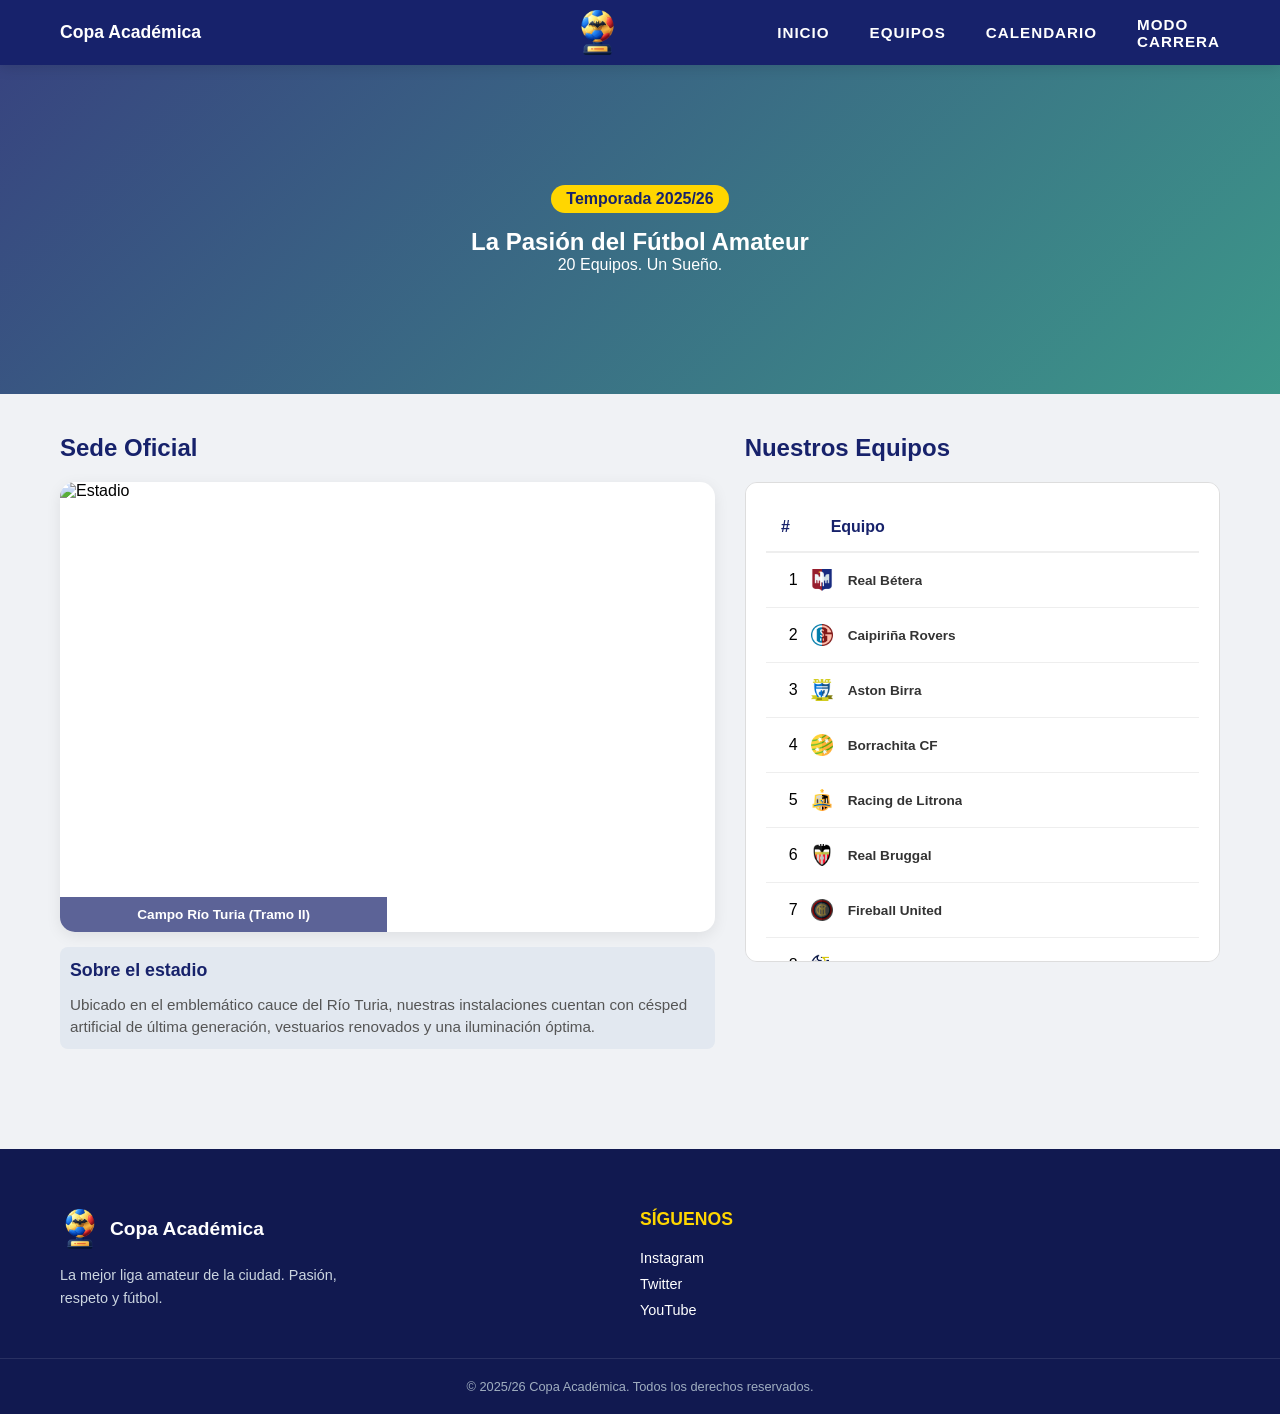
==== index.html @ b0644df0 "Add files via upload" ====
<!DOCTYPE html>
<html lang="es">
<head>
    <meta charset="UTF-8">
    <meta name="viewport" content="width=device-width, initial-scale=1.0">
    <title>Copa Académica | Fútbol Amateur</title>
    <link rel="stylesheet" href="CSS/styles.css">
    <style>
        .tabla-container {
            max-height: 480px; 
            overflow-y: auto;
            border: 1px solid #ddd;
            border-radius: 12px;
            background: white;
            position: relative;
        }

        /* Cabecera corregida: fondo blanco sólido y z-index */
        .tabla-header {
            position: sticky;
            top: 0;
            background-color: #ffffff !important;
            z-index: 10;
            border-bottom: 2px solid #eee;
            display: grid;
            grid-template-columns: 50px 1fr; /* Espacio generoso para el nombre */
            padding: 15px;
            font-weight: bold;
            color: #17226B;
        }

        .equipo {
            display: grid;
            grid-template-columns: 50px 1fr;
            padding: 12px 15px;
            align-items: center;
            border-bottom: 1px solid #f0f0f0;
            background: white;
        }

        .equipo-info {
            display: flex;
            align-items: center;
            gap: 15px;
            overflow: visible; /* Permite que el nombre se vea entero */
        }

        .img-escudo {
            width: 30px;
            height: 30px;
            object-fit: contain;
            flex-shrink: 0;
        }

        .nombre {
            font-weight: 600;
            color: #333;
            white-space: nowrap; /* Evita que el nombre salte de línea */
        }
    </style>
</head>
<body>

<header class="header">
    <div class="container header-flex">
        <div class="header-left"><span>Copa Académica</span></div>
        <div class="header-center">
            <div class="logo-container"><img src="Assets/trofeo-1.png" alt="Logo"></div>
        </div>
        <nav class="nav-container">
            <a href="index.html">Inicio</a>
            <a href="equipos.html">Equipos</a>
            <a href="calendario.html">Calendario</a>
            <a href="carrera.html">Modo Carrera</a>
        </nav>
    </div>
</header>

<section class="rectangulo">
    <div class="rectangulo-content">
        <span class="tag-temporada">Temporada 2025/26</span>
        <h1>La Pasión del Fútbol Amateur</h1>
        <p>20 Equipos. Un Sueño.</p>
    </div>
</section>

<main class="container main-layout">
    <section class="estadio-section">
        <h2 class="titulo-seccion">Sede Oficial</h2>
        <div class="estadio-card">
            <div class="estadio-col">
                <img src="https://www.fdmvalencia.es/wp-content/uploads/2013/04/Riu-Turia-Tram-II.jpg" alt="Estadio">
                <div class="img-text">Campo Río Turia (Tramo II)</div>
            </div>
            <div class="estadio-col">
                <div class="map-wrapper">
                    <iframe src="https://www.google.com/maps/embed?pb=!1m16!1m12!1m3!1d2047.106224497153!2d-0.3960605777570643!3d39.4765157614528!2m3!1f0!2f0!3f0!3m2!1i1024!2i768!4f13.1!2m1!1scampo%20de%20futbol%207%20valencia%20rio%20turia!5e1!3m2!1ses!2ses!4v1768562646197!5m2!1ses!2ses"></iframe>             
                </div>
            </div>
        </div>
        <div class="estadio-desc-footer">
            <h3 style="color: #17226B; margin-bottom: 10px;">Sobre el estadio</h3>
            <p>Ubicado en el emblemático cauce del Río Turia, nuestras instalaciones cuentan con césped artificial de última generación, vestuarios renovados y una iluminación óptima.</p>
        </div>
    </section>

    <aside class="clasificacion-section">
        <h2 class="titulo-seccion">Nuestros Equipos</h2>
        <div class="tabla-container">
            <div class="tabla-header">
                <span>#</span><span>Equipo</span>
            </div>
            <ul class="lista-equipos" id="lista-equipos-index">
                </ul>
        </div>
    </aside>
</main>

<footer class="footer">
    <div class="container footer-content">
        <div class="footer-section">
            <div class="logo-container" style="display:flex; align-items:center; gap:10px; margin-bottom:15px;">
                <img src="Assets/trofeo-1.png" alt="Logo">
                <span style="font-weight:bold; font-size:1.2rem;">Copa Académica</span>
            </div>
            <p>La mejor liga amateur de la ciudad. Pasión, respeto y fútbol.</p>
        </div>
        <div class="footer-section">
            <h4>Síguenos</h4>
            <div class="social-links">
                <a href="#" class="social-icon">Instagram</a>
                <a href="#" class="social-icon">Twitter</a>
                <a href="#" class="social-icon">YouTube</a>
            </div>
        </div>
    </div>
    <div class="footer-bottom">
        <p>© 2025/26 Copa Académica. Todos los derechos reservados.</p>
    </div>
</footer>

<script>
    const nombresEquipos = ["Real Bétera", "Caipiriña Rovers", "Aston Birra", "Borrachita CF", "Racing de Litrona", "Real Bruggal", "Fireball United", "RedBull Wiskeynsin", "At. Jurdis", "Steua Benimaclet", "Internazionale Erasmus", "Rayo Resacano", "Manchester Piti", "Vodka Juniors", "Bayern de los Caídos", "Atlético de Copas", "Recreativo de Juerga", "Nàstic de Botellón", "Sporting de Gintonic", "Unión Deportiva Resaca"];
    
    const lista = document.getElementById('lista-equipos-index');
    nombresEquipos.forEach((nombre, i) => {
        lista.innerHTML += `
            <li class="equipo">
                <span class="pos">${i + 1}</span>
                <div class="equipo-info">
                    <img src="Assets/equipo-${i + 1}.png" class="img-escudo" onerror="this.src='https://cdn-icons-png.flaticon.com/512/5323/5323982.png'">
                    <span class="nombre">${nombre}</span>
                </div>
            </li>`;
    });
</script>
</body>
</html>
---- CSS/styles.css ----
/* CONFIGURACIÓN BASE */
* {
    margin: 0;
    padding: 0;
    box-sizing: border-box;
    font-family: 'Segoe UI', sans-serif;
}

body {
    background-color: #f0f2f5;
}

.container {
    max-width: 1200px;
    margin: 0 auto;
    padding: 0 20px;
}

/* HEADER FIJO */
/* HEADER REDISEÑADO */
.header {
    background-color: #17226B;
    padding: 10px 0;
    color: white;
    position: sticky;
    top: 0;
    z-index: 1000;
    box-shadow: 0 4px 12px rgba(0,0,0,0.1);
}

.header-flex {
    display: flex;
    justify-content: space-between;
    align-items: center;
}

/* Las tres partes ocupan el mismo espacio */
.header-left, 
.header-center, 
.nav-container {
    flex: 1; 
}

/* Alineación específica para cada bloque */
.header-left {
    display: flex;
    justify-content: flex-start;
    font-weight: bold;
    font-size: 1.1rem;
}

.header-center {
    display: flex;
    justify-content: center;
}

.nav-container {
    display: flex;
    justify-content: flex-end;
    gap: 20px;
}

/* Estilo del logo */
.logo-container img {
    width: 45px;
    height: auto;
    display: block;
}

.nav-container {
    display: flex;
    justify-content: flex-end;
    gap: 40px;
    align-items: center;
}

.nav-container a {
    color: white;
    text-decoration: none;
    font-size: 0.95rem;
    font-weight: 600;
    text-transform: uppercase;
    letter-spacing: 1px;
    transition: all 0.3s ease;
    position: relative;
}

/* Efecto visual al pasar el ratón*/
.nav-container a::after {
    content: '';
    position: absolute;
    width: 0;
    height: 2px;
    bottom: -5px;
    left: 0;
    background-color: #FFD600;
    transition: width 0.3s;
}

.nav-container a:hover::after {
    width: 100%;
}

.nav-container a:hover {
    color: #FFD600;
}

/* IMPORTANTE: Quitar el filtro del footer también */
.footer .logo-container img {
    filter: none;
    width: 40px;
}

/* RECTÁNGULO CON TU FOTO LOCAL BAJO EL DEGRADADO */
.rectangulo {
    position: relative;
    background-image: 
        linear-gradient(135deg, rgba(23, 34, 107, 0.85), rgba(31, 166, 122, 0.85)),
        url('../san-siro.jpg');
    
    background-size: cover;
    background-position: center;
    background-attachment: fixed;
    
    color: white;
    text-align: center;
    padding: 120px 20px;
    margin-bottom: 40px;
}

.tag-temporada {
    display: inline-block;
    background: #FFD600;
    color: #17226B;
    padding: 5px 15px;
    border-radius: 20px;
    font-weight: bold;
    margin-bottom: 15px;
}

/* SECCIÓN PRÓXIMA JORNADA */
.proxima-jornada {
    margin-bottom: 40px;
}

.jornada-header {
    display: flex;
    align-items: center;
    gap: 10px;
    margin-bottom: 20px;
}

.jornada-header h2 {
    color: #17226B;
    font-size: 1.4rem;
}

.vivo-icon {
    color: #ef4444;
    animation: palpitar 1.5s infinite;
}

@keyframes palpitar {
    0% { opacity: 1; }
    50% { opacity: 0.4; }
    100% { opacity: 1; }
}

.partidos-grid {
    display: grid;
    grid-template-columns: repeat(auto-fit, minmax(300px, 1fr));
    gap: 20px;
}

.partido-card {
    background: white;
    padding: 20px;
    border-radius: 12px;
    box-shadow: 0 4px 10px rgba(0,0,0,0.05);
    border-bottom: 4px solid #FFD600;
}

.partido-info {
    display: flex;
    justify-content: space-between;
    font-size: 0.8rem;
    color: #718096;
    margin-bottom: 15px;
    font-weight: bold;
    text-transform: uppercase;
}

.enfrentamiento {
    display: flex;
    align-items: center;
    justify-content: space-between;
}

.equipo-partido {
    display: flex;
    flex-direction: column;
    align-items: center;
    gap: 8px;
    flex: 1;
}

.equipo-partido img {
    width: 40px;
    height: 40px;
    object-fit: contain;
}

.equipo-partido span {
    font-size: 0.9rem;
    font-weight: 600;
    text-align: center;
    color: #2d3748;
}

.vs {
    font-weight: 900;
    color: #cbd5e0;
    font-style: italic;
    padding: 0 10px;
}

/* Ajuste al pasar el ratón */
.partido-card:hover {
    transform: translateY(-5px);
    transition: 0.3s;
}

/* LAYOUT PRINCIPAL */
.main-layout {
    display: flex;
    gap: 30px;
    align-items: flex-start;
    padding-bottom: 50px;
}

.estadio-section { flex: 2; }
.clasificacion-section { flex: 1; }

.titulo-seccion {
    color: #17226B;
    margin-bottom: 20px;
}

/* TARJETAS */
/* CONTENEDOR PRINCIPAL DEL ESTADIO */
.estadio-card {
    background: white;
    border-radius: 15px;
    overflow: hidden;
    box-shadow: 0 4px 15px rgba(0,0,0,0.08);
    display: flex;
    align-items: stretch;
    min-height: 450px;
    margin-bottom: 15px;
}

/* COLUMNAS (Imagen y Mapa) */
.estadio-col {
    flex: 1;
    position: relative;
    display: flex;
}

.estadio-col img {
    width: 100%;
    height: 100%;
    object-fit: cover;
    display: block;
}

.map-wrapper {
    width: 100%;
    height: 100%;
}

.map-wrapper iframe {
    width: 100%;
    height: 100%;
    border: 0;
    display: block;
}

/* TEXTO SOBRE LA IMAGEN */
.img-text {
    position: absolute;
    bottom: 0;
    width: 100%;
    background: rgba(23, 34, 107, 0.7);
    color: white;
    padding: 10px;
    text-align: center;
    font-size: 0.85rem;
    font-weight: bold;
}

/* DESCRIPCIÓN FUERA DE LA CARD */
.estadio-desc-footer {
    font-size: 0.95rem;
    color: #555;
    line-height: 1.5;
    padding: 10px;
    background: #e2e8f0;
    border-radius: 8px;
    margin-top: 10px;
}

/* RESPONSIVO: En móviles se ponen uno encima de otro */
@media (max-width: 850px) {
    .estadio-card {
        flex-direction: column;
        min-height: auto;
    }
    .estadio-col {
        height: 250px;
    }
}

/* TABLA Y LÍDER */
.tabla-container { padding: 20px; }
.tabla-header, .equipo {
    display: grid;
    grid-template-columns: 30px 1fr 40px 40px;
    padding: 12px 0;
    border-bottom: 1px solid #eee;
    align-items: center;
}

.lista-equipos { list-style: none; }
.equipo-info { display: flex; align-items: center; gap: 10px; }
.equipo-info img { width: 22px; }
.pts { font-weight: bold; color: #17226B; text-align: center; }

/* RESALTADO DEL LÍDER */
.equipo.lider {
    background: linear-gradient(90deg, #fff9c4, transparent);
    border-left: 5px solid #FFD600;
    border-radius: 5px;
    transform: scale(1.02);
    box-shadow: 0 4px 10px rgba(0,0,0,0.1);
}
.equipo.lider .pos { color: #d4af37; font-weight: 800; }

/* FOOTER */
/* FOOTER */
.footer {
    background-color: #111950;
    color: white;
    padding: 60px 0 20px 0;
    margin-top: 50px;
}

.footer-content {
    display: grid;
    grid-template-columns: 2fr 1fr 1fr;
    gap: 40px;
    margin-bottom: 40px;
}

.footer-section h4 {
    color: #FFD600;
    margin-bottom: 20px;
    font-size: 1.1rem;
    text-transform: uppercase;
}

.footer-section p {
    font-size: 0.9rem;
    line-height: 1.6;
    color: #cbd5e0;
    max-width: 300px;
}

.footer-section ul {
    list-style: none;
}

.footer-section ul li {
    margin-bottom: 10px;
}

.footer-section ul li a {
    color: white;
    text-decoration: none;
    font-size: 0.9rem;
    transition: color 0.3s;
}

.footer-section ul li a:hover {
    color: #FFD600;
}

.social-links {
    display: flex;
    flex-direction: column;
    gap: 10px;
}

.social-icon {
    color: white;
    text-decoration: none;
    font-size: 0.9rem;
}

.social-icon:hover {
    color: #FFD600;
}

.footer-bottom {
    border-top: 1px solid rgba(255, 255, 255, 0.1);
    padding-top: 20px;
    text-align: center;
    font-size: 0.8rem;
    color: #a0aec0;
}

/* Ajuste para móviles */
@media (max-width: 850px) {
    .footer-content {
        grid-template-columns: 1fr;
        text-align: center;
    }
    .footer-section p {
        margin: 0 auto;
    }
    .social-links {
        align-items: center;
    }
}

/* RESPONSIVO */
@media (max-width: 850px) {
    .main-layout { flex-direction: column; }
    .header-flex { flex-direction: column; gap: 10px; }
}

/* ============================================================
   NUEVOS ESTILOS PARA EQUIPOS.HTML (GRUPOS A Y B)
   ============================================================ */

/* Encabezado de la sección (Título y Botón) */
.seccion-encabezado-flex {
    display: flex;
    justify-content: space-between;
    align-items: center;
    margin-bottom: 30px;
    background: white;
    padding: 20px;
    border-radius: 12px;
    box-shadow: 0 4px 12px rgba(0,0,0,0.05);
}

/* BOTÓN SIMULAR (Corregido y añadido) */
.btn-simular {
    background-color: #17226B !important;
    color: white !important;
    border: 2px solid #FFD600 !important;
    padding: 10px 20px !important;
    border-radius: 8px !important;
    font-weight: bold !important;
    cursor: pointer !important;
    transition: 0.3s !important;
    display: flex !important;
    align-items: center !important;
    gap: 8px !important;
}

.btn-simular:hover {
    background-color: #FFD600 !important;
    color: #17226B !important;
    transform: translateY(-2px);
}

/* Contenedor de los dos grupos */
.grupos-grid {
    display: grid;
    grid-template-columns: repeat(auto-fit, minmax(450px, 1fr));
    gap: 30px;
    margin-top: 20px;
    margin-bottom: 50px;
}

/* Título de cada grupo */
.titulo-grupo {
    background: #17226B;
    color: white;
    text-align: center;
    padding: 12px;
    margin: 0;
    border-radius: 10px 10px 0 0;
    font-size: 1.1rem;
    text-transform: uppercase;
    letter-spacing: 1px;
}

/* Estructura de la tabla (7 columnas: #, Equipo, PJ, G, E, P, Pts) */
.tabla-header-full, 
.lista-equipos .equipo {
    display: grid;
    grid-template-columns: 35px 1fr 35px 35px 35px 35px 45px !important;
    padding: 12px 10px;
    align-items: center;
    border-bottom: 1px solid #eee;
    text-align: center;
    background-color: white;
}

.tabla-header-full {
    font-weight: bold;
    color: #718096;
    background: #f8fafc;
    font-size: 0.75rem;
    text-transform: uppercase;
}

/* Ajustes de la info del equipo */
.equipo-info {
    display: flex;
    align-items: center;
    gap: 8px;
    justify-content: flex-start;
    overflow: hidden;
}

.img-escudo {
    width: 22px;
    height: 22px;
    object-fit: contain;
    flex-shrink: 0;
}

.nombre {
    font-size: 0.85rem;
    font-weight: 600;
    white-space: nowrap;
    overflow: hidden;
    text-overflow: ellipsis;
    text-align: left;
}

/* Puntos destacados */
.pts {
    font-weight: 900;
    color: #17226B;
}

/* Colores de las zonas de clasificación */
.equipo.lider { border-left: 5px solid #FFD600 !important; background-color: #fffde7; }
.equipo.champions { border-left: 5px solid #3b82f6 !important; }
.equipo.ascenso { border-left: 5px solid #1fa67a !important; }
.equipo.descenso { border-left: 5px solid #ef4444 !important; }

/* Leyenda inferior */
.leyenda-container {
    display: flex;
    gap: 20px;
    margin-top: 30px;
    flex-wrap: wrap;
    background: white;
    padding: 20px;
    border-radius: 10px;
    box-shadow: 0 2px 8px rgba(0,0,0,0.05);
}

.leyenda-item { display: flex; align-items: center; gap: 8px; font-size: 0.85rem; font-weight: 500; }
.box { width: 14px; height: 14px; border-radius: 3px; }
.box.lider { background: #FFD600; }
.box.champions { background: #3b82f6; }
.box.ascenso { background: #1fa67a; }
.box.descenso { background: #ef4444; }

/* Responsivo para móviles */
@media (max-width: 550px) {
    .seccion-encabezado-flex {
        flex-direction: column;
        text-align: center;
        gap: 15px;
    }
    .grupos-grid {
        grid-template-columns: 1fr;
    }
    .tabla-header-full, .lista-equipos .equipo {
        font-size: 0.7rem;
        padding: 10px 5px;
        grid-template-columns: 25px 1fr 25px 25px 25px 25px 35px !important;
    }
}

/*----------------------------------------------------CALENDARIO.html------------------------------------*/
.calendario-mensual { background: white; border-radius: 8px; overflow: hidden; box-shadow: 0 4px 6px rgba(0,0,0,0.1); }
.dias-semana { display: grid; grid-template-columns: repeat(7, 1fr); background: #333; color: white; text-align: center; padding: 10px 0; font-weight: bold; }
.grid-dias { display: grid; grid-template-columns: repeat(7, 1fr); border: 1px solid #ddd; }
.dia-celda { min-height: 100px; border: 1px solid #eee; padding: 5px; position: relative; }
.dia-numero { font-weight: bold; color: #777; margin-bottom: 5px; display: block; }
.partido-evento { background: #e3f2fd; border-left: 4px solid #2196f3; font-size: 0.7rem; padding: 2px 4px; margin-bottom: 2px; border-radius: 2px; color: #0d47a1; }
.fuera-mes { background: #f9f9f9; color: #ccc; }

/*-----------------------------------------------------Carrera.html---------------------------------------*/
/* Feed de noticias */
.feed-noticias {
    background: #17226B;
    color: white;
    padding: 15px;
    border-radius: 10px;
    margin-top: 20px;
    max-height: 200px;
    overflow-y: auto;
}

.noticia-item {
    border-left: 3px solid #FFD600;
    padding-left: 10px;
    margin-bottom: 8px;
    font-size: 0.85rem;
}

/* Animación de carga */
.loading {
    opacity: 0.5;
    pointer-events: none;
}
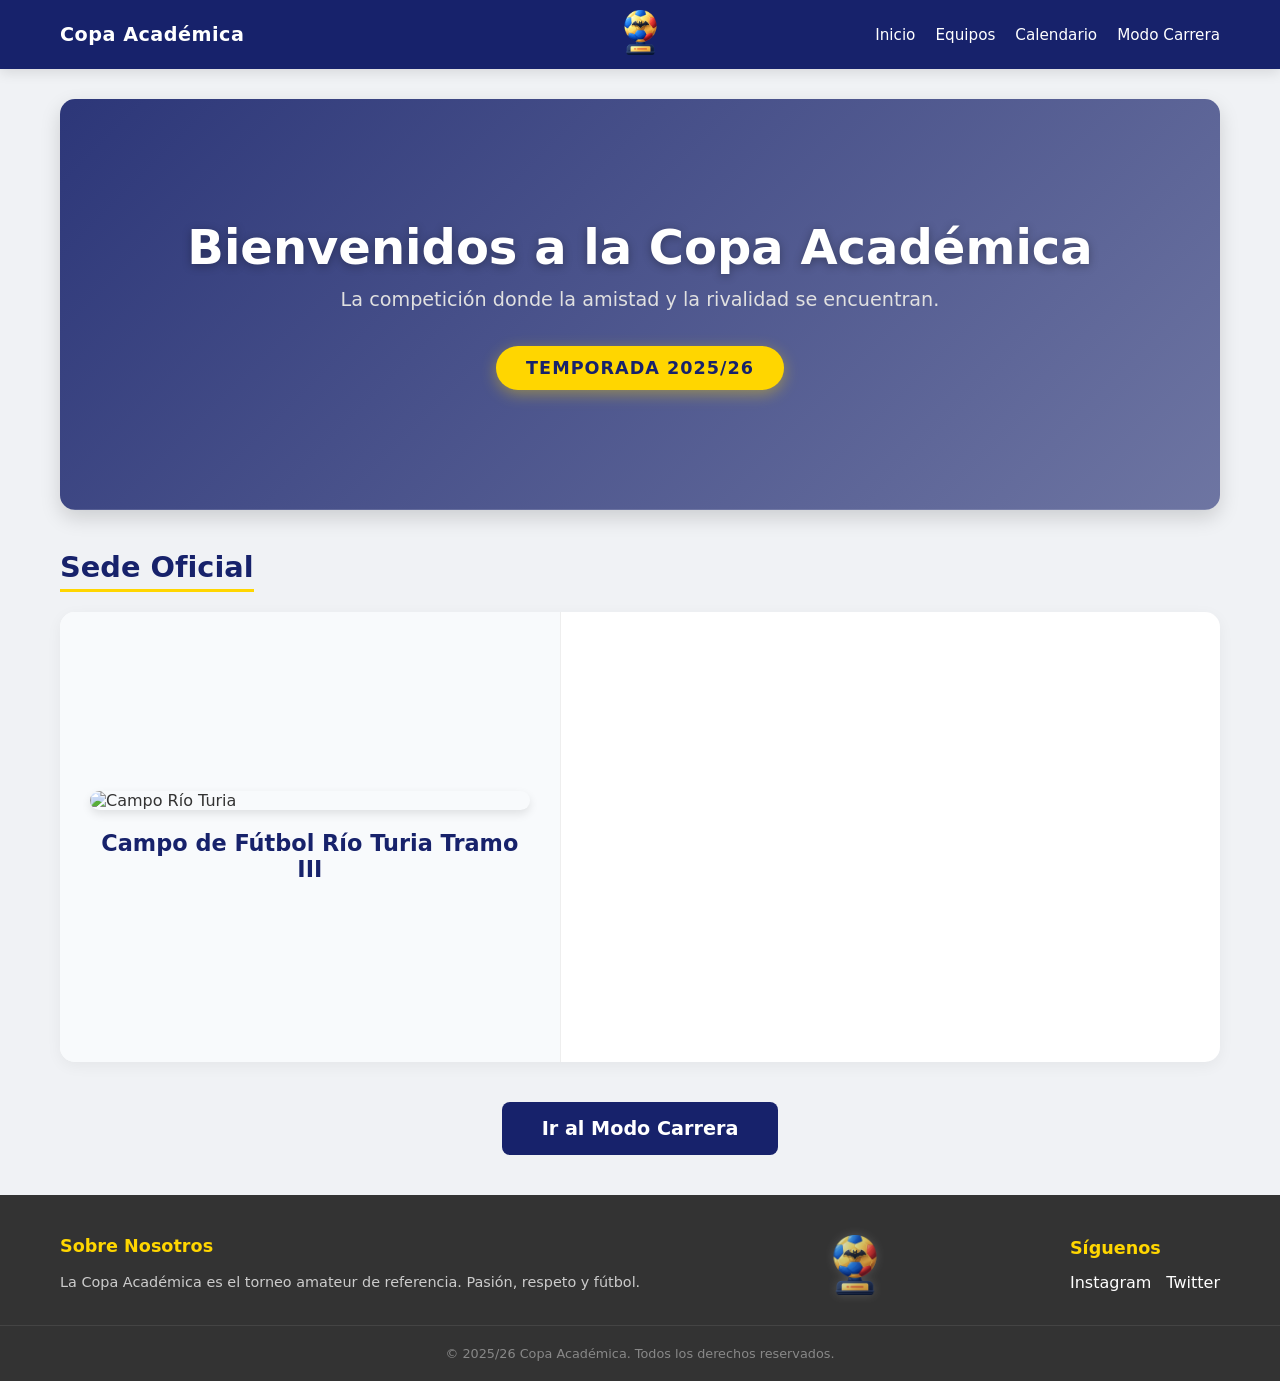
==== commit 9c8d0ae8: "Add files via upload" ====
--- a/index.html
+++ b/index.html
@@ -5,154 +5,67 @@
     <meta name="viewport" content="width=device-width, initial-scale=1.0">
     <title>Copa Académica | Fútbol Amateur</title>
     <link rel="stylesheet" href="CSS/styles.css">
-    <style>
-        .tabla-container {
-            max-height: 480px; 
-            overflow-y: auto;
-            border: 1px solid #ddd;
-            border-radius: 12px;
-            background: white;
-            position: relative;
-        }
-
-        /* Cabecera corregida: fondo blanco sólido y z-index */
-        .tabla-header {
-            position: sticky;
-            top: 0;
-            background-color: #ffffff !important;
-            z-index: 10;
-            border-bottom: 2px solid #eee;
-            display: grid;
-            grid-template-columns: 50px 1fr; /* Espacio generoso para el nombre */
-            padding: 15px;
-            font-weight: bold;
-            color: #17226B;
-        }
-
-        .equipo {
-            display: grid;
-            grid-template-columns: 50px 1fr;
-            padding: 12px 15px;
-            align-items: center;
-            border-bottom: 1px solid #f0f0f0;
-            background: white;
-        }
-
-        .equipo-info {
-            display: flex;
-            align-items: center;
-            gap: 15px;
-            overflow: visible; /* Permite que el nombre se vea entero */
-        }
-
-        .img-escudo {
-            width: 30px;
-            height: 30px;
-            object-fit: contain;
-            flex-shrink: 0;
-        }
-
-        .nombre {
-            font-weight: 600;
-            color: #333;
-            white-space: nowrap; /* Evita que el nombre salte de línea */
-        }
-    </style>
 </head>
 <body>
+    <header class="header">
+        <div class="container header-flex">
+            <div class="header-left"><span>Copa Académica</span></div>
+            <div class="header-center"><div class="logo-container"><img src="Assets/trofeo-1.png" alt="Logo"></div></div>
+            <nav class="nav-container">
+                <a href="index.html">Inicio</a>
+                <a href="equipos.html">Equipos</a>
+                <a href="calendario.html">Calendario</a>
+                <a href="carrera.html">Modo Carrera</a>
+            </nav>
+        </div>
+    </header>
 
-<header class="header">
-    <div class="container header-flex">
-        <div class="header-left"><span>Copa Académica</span></div>
-        <div class="header-center">
-            <div class="logo-container"><img src="Assets/trofeo-1.png" alt="Logo"></div>
+    <main class="container">
+        <section class="hero-banner">
+            <h1>Bienvenidos a la Copa Académica</h1>
+            <p>La competición donde la amistad y la rivalidad se encuentran.</p>
+            <div class="season-badge">Temporada 2025/26</div>
+        </section>
+
+        <h2 class="titulo-seccion">Sede Oficial</h2>
+        <div class="location-container">
+            <div class="location-info">
+                <img src="Assets/campo1.jpg" alt="Campo Río Turia">
+                <p class="location-text">Campo de Fútbol Río Turia Tramo III</p>
+            </div>
+            
+            <div class="location-map">
+                <iframe src="https://www.google.com/maps/embed?pb=!1m18!1m12!1m3!1d4094.252791112948!2d-0.40242038266169566!3d39.47583031686488!2m3!1f0!2f0!3f0!3m2!1i1024!2i768!4f13.1!3m3!1m2!1s0xd604f67c3d02cef%3A0xe80473fc0527e3d7!2sEstadio%20del%20Turia%20-%20Tramo%20III!5e1!3m2!1ses!2ses!4v1769085866926!5m2!1ses!2ses" allowfullscreen="" loading="lazy"></iframe>
+            </div>
         </div>
-        <nav class="nav-container">
-            <a href="index.html">Inicio</a>
-            <a href="equipos.html">Equipos</a>
-            <a href="calendario.html">Calendario</a>
-            <a href="carrera.html">Modo Carrera</a>
-        </nav>
-    </div>
-</header>
 
-<section class="rectangulo">
-    <div class="rectangulo-content">
-        <span class="tag-temporada">Temporada 2025/26</span>
-        <h1>La Pasión del Fútbol Amateur</h1>
-        <p>20 Equipos. Un Sueño.</p>
-    </div>
-</section>
+        <div style="text-align: center; margin: 40px 0;">
+             <a href="carrera.html" class="btn-primary" style="padding: 15px 40px; font-size: 1.2rem;">Ir al Modo Carrera</a>
+        </div>
+    </main>
 
-<main class="container main-layout">
-    <section class="estadio-section">
-        <h2 class="titulo-seccion">Sede Oficial</h2>
-        <div class="estadio-card">
-            <div class="estadio-col">
-                <img src="https://www.fdmvalencia.es/wp-content/uploads/2013/04/Riu-Turia-Tram-II.jpg" alt="Estadio">
-                <div class="img-text">Campo Río Turia (Tramo II)</div>
+    <footer>
+        <div class="container footer-content">
+            <div class="footer-section">
+                <h4>Sobre Nosotros</h4>
+                <p>La Copa Académica es el torneo amateur de referencia. Pasión, respeto y fútbol.</p>
             </div>
-            <div class="estadio-col">
-                <div class="map-wrapper">
-                    <iframe src="https://www.google.com/maps/embed?pb=!1m16!1m12!1m3!1d2047.106224497153!2d-0.3960605777570643!3d39.4765157614528!2m3!1f0!2f0!3f0!3m2!1i1024!2i768!4f13.1!2m1!1scampo%20de%20futbol%207%20valencia%20rio%20turia!5e1!3m2!1ses!2ses!4v1768562646197!5m2!1ses!2ses"></iframe>             
+            
+            <div class="footer-logo">
+                <img src="Assets/trofeo-1.png" alt="Logo Copa Académica">
+            </div>
+
+            <div class="footer-section">
+                <h4>Síguenos</h4>
+                <div class="social-links">
+                    <a href="#" class="social-icon">Instagram</a>
+                    <a href="#" class="social-icon">Twitter</a>
                 </div>
             </div>
         </div>
-        <div class="estadio-desc-footer">
-            <h3 style="color: #17226B; margin-bottom: 10px;">Sobre el estadio</h3>
-            <p>Ubicado en el emblemático cauce del Río Turia, nuestras instalaciones cuentan con césped artificial de última generación, vestuarios renovados y una iluminación óptima.</p>
+        <div class="footer-bottom">
+            <p>© 2025/26 Copa Académica. Todos los derechos reservados.</p>
         </div>
-    </section>
-
-    <aside class="clasificacion-section">
-        <h2 class="titulo-seccion">Nuestros Equipos</h2>
-        <div class="tabla-container">
-            <div class="tabla-header">
-                <span>#</span><span>Equipo</span>
-            </div>
-            <ul class="lista-equipos" id="lista-equipos-index">
-                </ul>
-        </div>
-    </aside>
-</main>
-
-<footer class="footer">
-    <div class="container footer-content">
-        <div class="footer-section">
-            <div class="logo-container" style="display:flex; align-items:center; gap:10px; margin-bottom:15px;">
-                <img src="Assets/trofeo-1.png" alt="Logo">
-                <span style="font-weight:bold; font-size:1.2rem;">Copa Académica</span>
-            </div>
-            <p>La mejor liga amateur de la ciudad. Pasión, respeto y fútbol.</p>
-        </div>
-        <div class="footer-section">
-            <h4>Síguenos</h4>
-            <div class="social-links">
-                <a href="#" class="social-icon">Instagram</a>
-                <a href="#" class="social-icon">Twitter</a>
-                <a href="#" class="social-icon">YouTube</a>
-            </div>
-        </div>
-    </div>
-    <div class="footer-bottom">
-        <p>© 2025/26 Copa Académica. Todos los derechos reservados.</p>
-    </div>
-</footer>
-
-<script>
-    const nombresEquipos = ["Real Bétera", "Caipiriña Rovers", "Aston Birra", "Borrachita CF", "Racing de Litrona", "Real Bruggal", "Fireball United", "RedBull Wiskeynsin", "At. Jurdis", "Steua Benimaclet", "Internazionale Erasmus", "Rayo Resacano", "Manchester Piti", "Vodka Juniors", "Bayern de los Caídos", "Atlético de Copas", "Recreativo de Juerga", "Nàstic de Botellón", "Sporting de Gintonic", "Unión Deportiva Resaca"];
-    
-    const lista = document.getElementById('lista-equipos-index');
-    nombresEquipos.forEach((nombre, i) => {
-        lista.innerHTML += `
-            <li class="equipo">
-                <span class="pos">${i + 1}</span>
-                <div class="equipo-info">
-                    <img src="Assets/equipo-${i + 1}.png" class="img-escudo" onerror="this.src='https://cdn-icons-png.flaticon.com/512/5323/5323982.png'">
-                    <span class="nombre">${nombre}</span>
-                </div>
-            </li>`;
-    });
-</script>
+    </footer>
 </body>
 </html>
--- a/CSS/styles.css
+++ b/CSS/styles.css
@@ -1,23 +1,72 @@
-/* CONFIGURACIÓN BASE */
+/* ==========================================================================
+   1. CONFIGURACIÓN BASE Y RESET
+   ========================================================================== */
 * {
     margin: 0;
     padding: 0;
     box-sizing: border-box;
-    font-family: 'Segoe UI', sans-serif;
+    font-family: 'Segoe UI', system-ui, sans-serif;
 }
 
 body {
     background-color: #f0f2f5;
+    color: #333;
+    min-height: 100vh;
+    display: flex;
+    flex-direction: column;
 }
 
 .container {
     max-width: 1200px;
     margin: 0 auto;
     padding: 0 20px;
-}
-
-/* HEADER FIJO */
-/* HEADER REDISEÑADO */
+    width: 100%;
+}
+
+/* Títulos Generales */
+.titulo-seccion {
+    color: #17226B;
+    border-bottom: 3px solid #FFD600;
+    display: inline-block;
+    padding-bottom: 5px;
+    margin-bottom: 20px;
+    font-size: 1.8rem;
+}
+
+/* Botones Generales */
+.btn-simular, .btn-primary, .btn-secondary {
+    padding: 10px 20px;
+    border-radius: 8px;
+    border: none;
+    cursor: pointer;
+    font-weight: bold;
+    transition: 0.3s;
+    text-decoration: none;
+    display: inline-block;
+    text-align: center;
+}
+
+.btn-simular, .btn-primary {
+    background-color: #17226B;
+    color: white;
+}
+.btn-simular:hover, .btn-primary:hover {
+    background-color: #2a3b9e;
+}
+
+.btn-secondary {
+    background-color: transparent;
+    border: 2px solid #17226B;
+    color: #17226B;
+}
+.btn-secondary:hover {
+    background-color: #17226B;
+    color: white;
+}
+
+/* ==========================================================================
+   2. HEADER
+   ========================================================================== */
 .header {
     background-color: #17226B;
     padding: 10px 0;
@@ -28,598 +77,266 @@
     box-shadow: 0 4px 12px rgba(0,0,0,0.1);
 }
 
-.header-flex {
-    display: flex;
-    justify-content: space-between;
+.header-flex { display: flex; justify-content: space-between; align-items: center; }
+.header-left, .header-center, .nav-container { flex: 1; }
+.header-left { font-weight: bold; font-size: 1.2rem; letter-spacing: 0.5px; }
+.header-center { display: flex; justify-content: center; }
+.logo-container img { height: 45px; width: auto; transition: transform 0.3s; }
+.logo-container img:hover { transform: scale(1.1); }
+.nav-container { display: flex; justify-content: flex-end; gap: 20px; }
+.nav-container a { color: white; text-decoration: none; font-weight: 500; font-size: 0.95rem; position: relative; padding: 5px 0; }
+.nav-container a::after { content: ''; position: absolute; width: 0; height: 2px; bottom: 0; left: 0; background-color: #FFD600; transition: width 0.3s; }
+.nav-container a:hover::after { width: 100%; }
+
+/* ==========================================================================
+   3. INDEX.HTML (NUEVO: HERO BANNER + UBICACIÓN)
+   ========================================================================== */
+
+/* NUEVO: Banner con degradado e imagen de fondo */
+.hero-banner {
+    background: linear-gradient(135deg, rgba(23, 34, 107, 0.9), rgba(23, 34, 107, 0.6)), url('../Assets/campo.jpg');
+    background-size: cover;
+    background-position: center;
+    border-radius: 15px;
+    
+    /* CAMBIO AQUÍ: De 60px a 120px para hacerlo más alto */
+    padding: 120px 20px; 
+    
+    margin-top: 30px;
+    margin-bottom: 40px;
+    text-align: center;
+    color: white;
+    box-shadow: 0 8px 20px rgba(0,0,0,0.15);
+    display: flex;
+    flex-direction: column;
+    justify-content: center;
     align-items: center;
 }
 
-/* Las tres partes ocupan el mismo espacio */
-.header-left, 
-.header-center, 
-.nav-container {
-    flex: 1; 
-}
-
-/* Alineación específica para cada bloque */
-.header-left {
-    display: flex;
-    justify-content: flex-start;
+/* AÑADIR ESTA NUEVA CLASE (El botón amarillo) */
+.season-badge {
+    background-color: #FFD600; /* Amarillo del proyecto */
+    color: #17226B;            /* Azul del proyecto para el texto */
+    padding: 12px 30px;
+    border-radius: 50px;       /* Bordes redondeados tipo pastilla */
     font-weight: bold;
     font-size: 1.1rem;
-}
-
-.header-center {
-    display: flex;
-    justify-content: center;
-}
-
-.nav-container {
-    display: flex;
-    justify-content: flex-end;
-    gap: 20px;
-}
-
-/* Estilo del logo */
-.logo-container img {
-    width: 45px;
-    height: auto;
-    display: block;
-}
-
-.nav-container {
-    display: flex;
-    justify-content: flex-end;
-    gap: 40px;
-    align-items: center;
-}
-
-.nav-container a {
-    color: white;
-    text-decoration: none;
-    font-size: 0.95rem;
-    font-weight: 600;
+    margin-top: 30px;          /* Separación del texto de arriba */
     text-transform: uppercase;
     letter-spacing: 1px;
-    transition: all 0.3s ease;
-    position: relative;
-}
-
-/* Efecto visual al pasar el ratón*/
-.nav-container a::after {
-    content: '';
-    position: absolute;
-    width: 0;
-    height: 2px;
-    bottom: -5px;
-    left: 0;
-    background-color: #FFD600;
-    transition: width 0.3s;
-}
-
-.nav-container a:hover::after {
-    width: 100%;
-}
-
-.nav-container a:hover {
-    color: #FFD600;
-}
-
-/* IMPORTANTE: Quitar el filtro del footer también */
-.footer .logo-container img {
-    filter: none;
-    width: 40px;
-}
-
-/* RECTÁNGULO CON TU FOTO LOCAL BAJO EL DEGRADADO */
-.rectangulo {
-    position: relative;
-    background-image: 
-        linear-gradient(135deg, rgba(23, 34, 107, 0.85), rgba(31, 166, 122, 0.85)),
-        url('../san-siro.jpg');
-    
-    background-size: cover;
-    background-position: center;
-    background-attachment: fixed;
-    
-    color: white;
-    text-align: center;
-    padding: 120px 20px;
-    margin-bottom: 40px;
-}
-
-.tag-temporada {
+    box-shadow: 0 4px 15px rgba(255, 214, 0, 0.4); /* Sombra amarilla brillante */
     display: inline-block;
-    background: #FFD600;
-    color: #17226B;
-    padding: 5px 15px;
-    border-radius: 20px;
-    font-weight: bold;
-    margin-bottom: 15px;
-}
-
-/* SECCIÓN PRÓXIMA JORNADA */
-.proxima-jornada {
-    margin-bottom: 40px;
-}
-
-.jornada-header {
-    display: flex;
-    align-items: center;
-    gap: 10px;
-    margin-bottom: 20px;
-}
-
-.jornada-header h2 {
-    color: #17226B;
-    font-size: 1.4rem;
-}
-
-.vivo-icon {
-    color: #ef4444;
-    animation: palpitar 1.5s infinite;
-}
-
-@keyframes palpitar {
-    0% { opacity: 1; }
-    50% { opacity: 0.4; }
-    100% { opacity: 1; }
-}
-
-.partidos-grid {
-    display: grid;
-    grid-template-columns: repeat(auto-fit, minmax(300px, 1fr));
-    gap: 20px;
-}
-
-.partido-card {
-    background: white;
-    padding: 20px;
-    border-radius: 12px;
-    box-shadow: 0 4px 10px rgba(0,0,0,0.05);
-    border-bottom: 4px solid #FFD600;
-}
-
-.partido-info {
-    display: flex;
-    justify-content: space-between;
-    font-size: 0.8rem;
-    color: #718096;
-    margin-bottom: 15px;
-    font-weight: bold;
-    text-transform: uppercase;
-}
-
-.enfrentamiento {
-    display: flex;
-    align-items: center;
-    justify-content: space-between;
-}
-
-.equipo-partido {
-    display: flex;
-    flex-direction: column;
-    align-items: center;
-    gap: 8px;
-    flex: 1;
-}
-
-.equipo-partido img {
-    width: 40px;
-    height: 40px;
-    object-fit: contain;
-}
-
-.equipo-partido span {
-    font-size: 0.9rem;
-    font-weight: 600;
-    text-align: center;
-    color: #2d3748;
-}
-
-.vs {
-    font-weight: 900;
-    color: #cbd5e0;
-    font-style: italic;
-    padding: 0 10px;
-}
-
-/* Ajuste al pasar el ratón */
-.partido-card:hover {
-    transform: translateY(-5px);
-    transition: 0.3s;
-}
-
-/* LAYOUT PRINCIPAL */
-.main-layout {
-    display: flex;
-    gap: 30px;
-    align-items: flex-start;
-    padding-bottom: 50px;
-}
-
-.estadio-section { flex: 2; }
-.clasificacion-section { flex: 1; }
-
-.titulo-seccion {
-    color: #17226B;
-    margin-bottom: 20px;
-}
-
-/* TARJETAS */
-/* CONTENEDOR PRINCIPAL DEL ESTADIO */
-.estadio-card {
+    cursor: default;           /* Cursor normal porque es informativo */
+}
+
+.hero-banner h1 {
+    font-size: 3rem;
+    margin-bottom: 10px;
+    text-shadow: 0 2px 10px rgba(0,0,0,0.3);
+}
+
+.hero-banner p {
+    font-size: 1.2rem;
+    max-width: 600px;
+    line-height: 1.6;
+    color: #e0e0e0;
+}
+
+/* Sección Mapa y Ubicación */
+.location-container {
+    display: flex;
     background: white;
     border-radius: 15px;
     overflow: hidden;
-    box-shadow: 0 4px 15px rgba(0,0,0,0.08);
-    display: flex;
-    align-items: stretch;
+    box-shadow: 0 4px 15px rgba(0,0,0,0.05);
+    margin-bottom: 40px;
     min-height: 450px;
-    margin-bottom: 15px;
-}
-
-/* COLUMNAS (Imagen y Mapa) */
-.estadio-col {
+    flex-wrap: wrap;
+}
+
+.location-info {
     flex: 1;
+    min-width: 300px;
+    padding: 30px;
+    display: flex;
+    flex-direction: column;
+    align-items: center;
+    justify-content: center;
+    background-color: #f8fafc;
+    border-right: 1px solid #eee;
+}
+
+.location-info img {
+    width: 100%;
+    max-width: 100%;
+    height: auto;
+    max-height: 300px;
+    object-fit: cover;
+    border-radius: 10px;
+    box-shadow: 0 4px 10px rgba(0,0,0,0.1);
+    margin-bottom: 20px;
+}
+
+.location-text {
+    font-size: 1.4rem;
+    font-weight: bold;
+    color: #17226B;
+    text-align: center;
+}
+
+.location-map {
+    flex: 1.5;
+    min-width: 300px;
     position: relative;
-    display: flex;
-}
-
-.estadio-col img {
+}
+
+.location-map iframe {
     width: 100%;
     height: 100%;
-    object-fit: cover;
-    display: block;
-}
-
-.map-wrapper {
-    width: 100%;
-    height: 100%;
-}
-
-.map-wrapper iframe {
-    width: 100%;
-    height: 100%;
-    border: 0;
-    display: block;
-}
-
-/* TEXTO SOBRE LA IMAGEN */
-.img-text {
-    position: absolute;
-    bottom: 0;
-    width: 100%;
-    background: rgba(23, 34, 107, 0.7);
-    color: white;
-    padding: 10px;
-    text-align: center;
-    font-size: 0.85rem;
-    font-weight: bold;
-}
-
-/* DESCRIPCIÓN FUERA DE LA CARD */
-.estadio-desc-footer {
-    font-size: 0.95rem;
-    color: #555;
-    line-height: 1.5;
-    padding: 10px;
-    background: #e2e8f0;
-    border-radius: 8px;
-    margin-top: 10px;
-}
-
-/* RESPONSIVO: En móviles se ponen uno encima de otro */
-@media (max-width: 850px) {
-    .estadio-card {
-        flex-direction: column;
-        min-height: auto;
-    }
-    .estadio-col {
-        height: 250px;
-    }
-}
-
-/* TABLA Y LÍDER */
-.tabla-container { padding: 20px; }
-.tabla-header, .equipo {
+    border: none;
+    min-height: 300px;
+}
+
+/* ==========================================================================
+   4. EQUIPOS.HTML
+   ========================================================================== */
+.equipos-grid {
     display: grid;
-    grid-template-columns: 30px 1fr 40px 40px;
-    padding: 12px 0;
-    border-bottom: 1px solid #eee;
-    align-items: center;
-}
-
-.lista-equipos { list-style: none; }
-.equipo-info { display: flex; align-items: center; gap: 10px; }
-.equipo-info img { width: 22px; }
-.pts { font-weight: bold; color: #17226B; text-align: center; }
-
-/* RESALTADO DEL LÍDER */
-.equipo.lider {
-    background: linear-gradient(90deg, #fff9c4, transparent);
-    border-left: 5px solid #FFD600;
-    border-radius: 5px;
-    transform: scale(1.02);
-    box-shadow: 0 4px 10px rgba(0,0,0,0.1);
-}
-.equipo.lider .pos { color: #d4af37; font-weight: 800; }
-
-/* FOOTER */
-/* FOOTER */
-.footer {
-    background-color: #111950;
-    color: white;
-    padding: 60px 0 20px 0;
-    margin-top: 50px;
+    grid-template-columns: repeat(auto-fill, minmax(280px, 1fr));
+    gap: 25px;
+    margin-top: 30px;
+    padding-bottom: 40px;
+}
+.equipo-card {
+    background: white; border-radius: 12px; overflow: hidden;
+    box-shadow: 0 4px 12px rgba(0,0,0,0.08); transition: transform 0.3s; border-top: 5px solid #17226B;
+}
+.equipo-card:hover { transform: translateY(-5px); }
+.card-header { padding: 20px; text-align: center; background: #f8fafc; border-bottom: 1px solid #eee; }
+.card-header img { width: 80px; height: 80px; object-fit: contain; margin-bottom: 10px; }
+.card-header h3 { color: #17226B; margin: 0; font-size: 1.2rem; }
+.card-body { padding: 20px; }
+.editable-text { outline: none; border: 1px dashed transparent; padding: 5px; border-radius: 4px; }
+.editable-text:focus { border-color: #ccc; background: #fffbe6; }
+
+/* ==========================================================================
+   5. CARRERA.HTML
+   ========================================================================== */
+.setup-container { background: white; padding: 30px; border-radius: 15px; box-shadow: 0 4px 15px rgba(0,0,0,0.1); max-width: 700px; margin: 40px auto; }
+.jugador-row { display: grid; grid-template-columns: 1fr 1fr; gap: 15px; margin-bottom: 15px; align-items: end; border-bottom: 1px solid #eee; padding-bottom: 10px; }
+.input-group { display: flex; flex-direction: column; }
+.input-group label { font-weight: bold; margin-bottom: 5px; color: #17226B; font-size: 0.9rem; }
+.input-group input, .input-group select { padding: 10px; border: 1px solid #ddd; border-radius: 5px; background: #fdfdfd; }
+.hidden { display: none; }
+.seccion-encabezado-flex { display: flex; justify-content: space-between; align-items: center; margin-top: 30px; }
+.game-layout { display: grid; grid-template-columns: 2fr 1fr; gap: 20px; margin-top: 20px; }
+.tabla-container { background: white; border-radius: 12px; box-shadow: 0 4px 12px rgba(0,0,0,0.05); overflow: hidden; }
+.tabla-header-full { display: grid; grid-template-columns: 40px 1fr 40px 40px 40px 40px 50px; padding: 15px; background: #17226B; color: white; font-weight: bold; text-align: center; }
+.tabla-header-full span:nth-child(2) { text-align: left; padding-left: 10px; }
+.lista-equipos { list-style: none; padding: 0; }
+.equipo { display: grid; grid-template-columns: 40px 1fr 40px 40px 40px 40px 50px; padding: 12px 15px; align-items: center; border-bottom: 1px solid #f0f0f0; text-align: center; }
+.equipo-info { display: flex; align-items: center; gap: 10px; text-align: left; padding-left: 10px; }
+.img-escudo { width: 25px; height: 25px; object-fit: contain; }
+.nombre { font-weight: 600; color: #333; }
+.pts { font-weight: bold; color: #17226B; }
+.lider { background-color: #e6fffa; border-left: 4px solid #00b894; }
+.champions { border-left: 4px solid #0984e3; }
+.descenso { border-left: 4px solid #d63031; background-color: #fff5f5; }
+.badge-user { background: #FFD600; color: #17226B; padding: 2px 6px; border-radius: 4px; font-size: 0.7rem; font-weight: bold; margin-left: 5px; }
+.resultados-jornada { background: #fff; border-radius: 12px; padding: 20px; margin-top: 25px; border: 1px solid #ddd; }
+.partido-detallado { border-bottom: 2px solid #f0f0f0; padding: 25px 0; }
+.marcador-contenedor { display: flex; align-items: center; justify-content: center; gap: 20px; margin-bottom: 15px; }
+.equipo-bloque { flex: 1; display: flex; align-items: center; gap: 10px; font-weight: bold; color: #17226B; font-size: 1.1rem; }
+.equipo-bloque.local { justify-content: flex-end; text-align: right; }
+.equipo-bloque.visitante { justify-content: flex-start; text-align: left; }
+.score-box { background: #17226B; color: white; padding: 5px 15px; border-radius: 6px; font-size: 1.4rem; min-width: 50px; text-align: center; box-shadow: 0 3px 6px rgba(0,0,0,0.2); }
+.escudo-marcador { width: 35px; height: 35px; object-fit: contain; }
+.separador-marcador { font-size: 1.2rem; font-weight: bold; color: #ccc; }
+.eventos-container { display: grid; grid-template-columns: 1fr 1fr; gap: 40px; }
+.col-goles { display: flex; flex-direction: column; gap: 8px; font-size: 0.85rem; }
+.gol-local { text-align: right; border-right: 3px solid #3b82f6; padding-right: 15px; }
+.gol-visitante { text-align: left; border-left: 3px solid #ef4444; padding-left: 15px; }
+.goleadores-list { list-style: none; padding: 0; }
+.goleador-item { display: flex; justify-content: space-between; padding: 10px; border-bottom: 1px solid #eee; align-items: center; }
+.loading { opacity: 0.5; pointer-events: none; transition: 0.3s; }
+
+/* ==========================================================================
+   6. CALENDARIO.HTML
+   ========================================================================== */
+.full-table-section { margin-bottom: 40px; margin-top: 40px; }
+.calendario-mensual { background: white; border-radius: 8px; overflow: hidden; box-shadow: 0 4px 6px rgba(0,0,0,0.1); margin-top: 20px; }
+.dias-semana { display: grid; grid-template-columns: repeat(7, 1fr); background: #333; color: white; text-align: center; padding: 10px 0; font-weight: bold; }
+.grid-dias { display: grid; grid-template-columns: repeat(7, 1fr); border: 1px solid #ddd; }
+.dia-celda { min-height: 120px; border: 1px solid #eee; padding: 5px; font-size: 0.9rem; background: white; }
+.dia-numero { font-weight: bold; color: #777; margin-bottom: 5px; display: block; }
+.partido-evento { cursor: pointer; transition: 0.2s; margin-bottom: 4px; padding: 2px 4px; background: #f1f5f9; border-radius: 4px; font-size: 0.75rem; border-left: 3px solid #17226B; }
+.partido-evento:hover { background: #bbdefb; }
+.fuera-mes { background: #f9f9f9; }
+
+/* ==========================================================================
+   7. FOOTER
+   ========================================================================== */
+footer {
+    background-color: #333;
+    color: white;
+    margin-top: auto;
+    padding: 40px 0 20px;
 }
 
 .footer-content {
-    display: grid;
-    grid-template-columns: 2fr 1fr 1fr;
-    gap: 40px;
-    margin-bottom: 40px;
+    display: flex;
+    justify-content: space-between;
+    align-items: center; /* Alineado verticalmente */
+    margin-bottom: 30px;
+    flex-wrap: wrap;
+    gap: 20px;
 }
 
 .footer-section h4 {
     color: #FFD600;
-    margin-bottom: 20px;
+    margin-bottom: 15px;
     font-size: 1.1rem;
-    text-transform: uppercase;
-}
-
-.footer-section p {
-    font-size: 0.9rem;
-    line-height: 1.6;
-    color: #cbd5e0;
-    max-width: 300px;
-}
-
-.footer-section ul {
-    list-style: none;
-}
-
-.footer-section ul li {
-    margin-bottom: 10px;
-}
-
-.footer-section ul li a {
-    color: white;
-    text-decoration: none;
-    font-size: 0.9rem;
-    transition: color 0.3s;
-}
-
-.footer-section ul li a:hover {
-    color: #FFD600;
-}
-
-.social-links {
-    display: flex;
-    flex-direction: column;
-    gap: 10px;
-}
-
-.social-icon {
-    color: white;
-    text-decoration: none;
-    font-size: 0.9rem;
-}
-
-.social-icon:hover {
-    color: #FFD600;
-}
+}
+
+.footer-section p { color: #ccc; font-size: 0.9rem; line-height: 1.6; }
+
+.social-links { display: flex; gap: 15px; }
+.social-icon { color: white; text-decoration: none; transition: color 0.3s; }
+.social-icon:hover { color: #FFD600; }
+
+/* NUEVO: Logo en el Footer */
+.footer-logo {
+    display: flex;
+    justify-content: center;
+    align-items: center;
+}
+.footer-logo img {
+    height: 60px; /* Tamaño del logo en footer */
+    width: auto;
+    filter: drop-shadow(0 0 5px rgba(255, 255, 255, 0.2));
+    opacity: 0.8;
+    transition: 0.3s;
+}
+.footer-logo img:hover { opacity: 1; transform: scale(1.05); }
 
 .footer-bottom {
-    border-top: 1px solid rgba(255, 255, 255, 0.1);
+    text-align: center;
+    border-top: 1px solid #444;
     padding-top: 20px;
-    text-align: center;
     font-size: 0.8rem;
-    color: #a0aec0;
-}
-
-/* Ajuste para móviles */
-@media (max-width: 850px) {
-    .footer-content {
-        grid-template-columns: 1fr;
-        text-align: center;
-    }
-    .footer-section p {
-        margin: 0 auto;
-    }
-    .social-links {
-        align-items: center;
-    }
-}
-
-/* RESPONSIVO */
-@media (max-width: 850px) {
-    .main-layout { flex-direction: column; }
+    color: #888;
+}
+
+/* ==========================================================================
+   8. RESPONSIVE
+   ========================================================================== */
+@media (max-width: 768px) {
     .header-flex { flex-direction: column; gap: 10px; }
-}
-
-/* ============================================================
-   NUEVOS ESTILOS PARA EQUIPOS.HTML (GRUPOS A Y B)
-   ============================================================ */
-
-/* Encabezado de la sección (Título y Botón) */
-.seccion-encabezado-flex {
-    display: flex;
-    justify-content: space-between;
-    align-items: center;
-    margin-bottom: 30px;
-    background: white;
-    padding: 20px;
-    border-radius: 12px;
-    box-shadow: 0 4px 12px rgba(0,0,0,0.05);
-}
-
-/* BOTÓN SIMULAR (Corregido y añadido) */
-.btn-simular {
-    background-color: #17226B !important;
-    color: white !important;
-    border: 2px solid #FFD600 !important;
-    padding: 10px 20px !important;
-    border-radius: 8px !important;
-    font-weight: bold !important;
-    cursor: pointer !important;
-    transition: 0.3s !important;
-    display: flex !important;
-    align-items: center !important;
-    gap: 8px !important;
-}
-
-.btn-simular:hover {
-    background-color: #FFD600 !important;
-    color: #17226B !important;
-    transform: translateY(-2px);
-}
-
-/* Contenedor de los dos grupos */
-.grupos-grid {
-    display: grid;
-    grid-template-columns: repeat(auto-fit, minmax(450px, 1fr));
-    gap: 30px;
-    margin-top: 20px;
-    margin-bottom: 50px;
-}
-
-/* Título de cada grupo */
-.titulo-grupo {
-    background: #17226B;
-    color: white;
-    text-align: center;
-    padding: 12px;
-    margin: 0;
-    border-radius: 10px 10px 0 0;
-    font-size: 1.1rem;
-    text-transform: uppercase;
-    letter-spacing: 1px;
-}
-
-/* Estructura de la tabla (7 columnas: #, Equipo, PJ, G, E, P, Pts) */
-.tabla-header-full, 
-.lista-equipos .equipo {
-    display: grid;
-    grid-template-columns: 35px 1fr 35px 35px 35px 35px 45px !important;
-    padding: 12px 10px;
-    align-items: center;
-    border-bottom: 1px solid #eee;
-    text-align: center;
-    background-color: white;
-}
-
-.tabla-header-full {
-    font-weight: bold;
-    color: #718096;
-    background: #f8fafc;
-    font-size: 0.75rem;
-    text-transform: uppercase;
-}
-
-/* Ajustes de la info del equipo */
-.equipo-info {
-    display: flex;
-    align-items: center;
-    gap: 8px;
-    justify-content: flex-start;
-    overflow: hidden;
-}
-
-.img-escudo {
-    width: 22px;
-    height: 22px;
-    object-fit: contain;
-    flex-shrink: 0;
-}
-
-.nombre {
-    font-size: 0.85rem;
-    font-weight: 600;
-    white-space: nowrap;
-    overflow: hidden;
-    text-overflow: ellipsis;
-    text-align: left;
-}
-
-/* Puntos destacados */
-.pts {
-    font-weight: 900;
-    color: #17226B;
-}
-
-/* Colores de las zonas de clasificación */
-.equipo.lider { border-left: 5px solid #FFD600 !important; background-color: #fffde7; }
-.equipo.champions { border-left: 5px solid #3b82f6 !important; }
-.equipo.ascenso { border-left: 5px solid #1fa67a !important; }
-.equipo.descenso { border-left: 5px solid #ef4444 !important; }
-
-/* Leyenda inferior */
-.leyenda-container {
-    display: flex;
-    gap: 20px;
-    margin-top: 30px;
-    flex-wrap: wrap;
-    background: white;
-    padding: 20px;
-    border-radius: 10px;
-    box-shadow: 0 2px 8px rgba(0,0,0,0.05);
-}
-
-.leyenda-item { display: flex; align-items: center; gap: 8px; font-size: 0.85rem; font-weight: 500; }
-.box { width: 14px; height: 14px; border-radius: 3px; }
-.box.lider { background: #FFD600; }
-.box.champions { background: #3b82f6; }
-.box.ascenso { background: #1fa67a; }
-.box.descenso { background: #ef4444; }
-
-/* Responsivo para móviles */
-@media (max-width: 550px) {
-    .seccion-encabezado-flex {
-        flex-direction: column;
-        text-align: center;
-        gap: 15px;
-    }
-    .grupos-grid {
-        grid-template-columns: 1fr;
-    }
-    .tabla-header-full, .lista-equipos .equipo {
-        font-size: 0.7rem;
-        padding: 10px 5px;
-        grid-template-columns: 25px 1fr 25px 25px 25px 25px 35px !important;
-    }
-}
-
-/*----------------------------------------------------CALENDARIO.html------------------------------------*/
-.calendario-mensual { background: white; border-radius: 8px; overflow: hidden; box-shadow: 0 4px 6px rgba(0,0,0,0.1); }
-.dias-semana { display: grid; grid-template-columns: repeat(7, 1fr); background: #333; color: white; text-align: center; padding: 10px 0; font-weight: bold; }
-.grid-dias { display: grid; grid-template-columns: repeat(7, 1fr); border: 1px solid #ddd; }
-.dia-celda { min-height: 100px; border: 1px solid #eee; padding: 5px; position: relative; }
-.dia-numero { font-weight: bold; color: #777; margin-bottom: 5px; display: block; }
-.partido-evento { background: #e3f2fd; border-left: 4px solid #2196f3; font-size: 0.7rem; padding: 2px 4px; margin-bottom: 2px; border-radius: 2px; color: #0d47a1; }
-.fuera-mes { background: #f9f9f9; color: #ccc; }
-
-/*-----------------------------------------------------Carrera.html---------------------------------------*/
-/* Feed de noticias */
-.feed-noticias {
-    background: #17226B;
-    color: white;
-    padding: 15px;
-    border-radius: 10px;
-    margin-top: 20px;
-    max-height: 200px;
-    overflow-y: auto;
-}
-
-.noticia-item {
-    border-left: 3px solid #FFD600;
-    padding-left: 10px;
-    margin-bottom: 8px;
-    font-size: 0.85rem;
-}
-
-/* Animación de carga */
-.loading {
-    opacity: 0.5;
-    pointer-events: none;
+    .nav-container { justify-content: center; width: 100%; }
+    .hero-banner h1 { font-size: 2rem; }
+    .location-container { flex-direction: column; }
+    .location-map { min-height: 300px; }
+    .dias-semana, .grid-dias { grid-template-columns: repeat(1, 1fr); }
+    .dia-celda { min-height: auto; padding: 15px; }
+    .game-layout { grid-template-columns: 1fr; }
 }
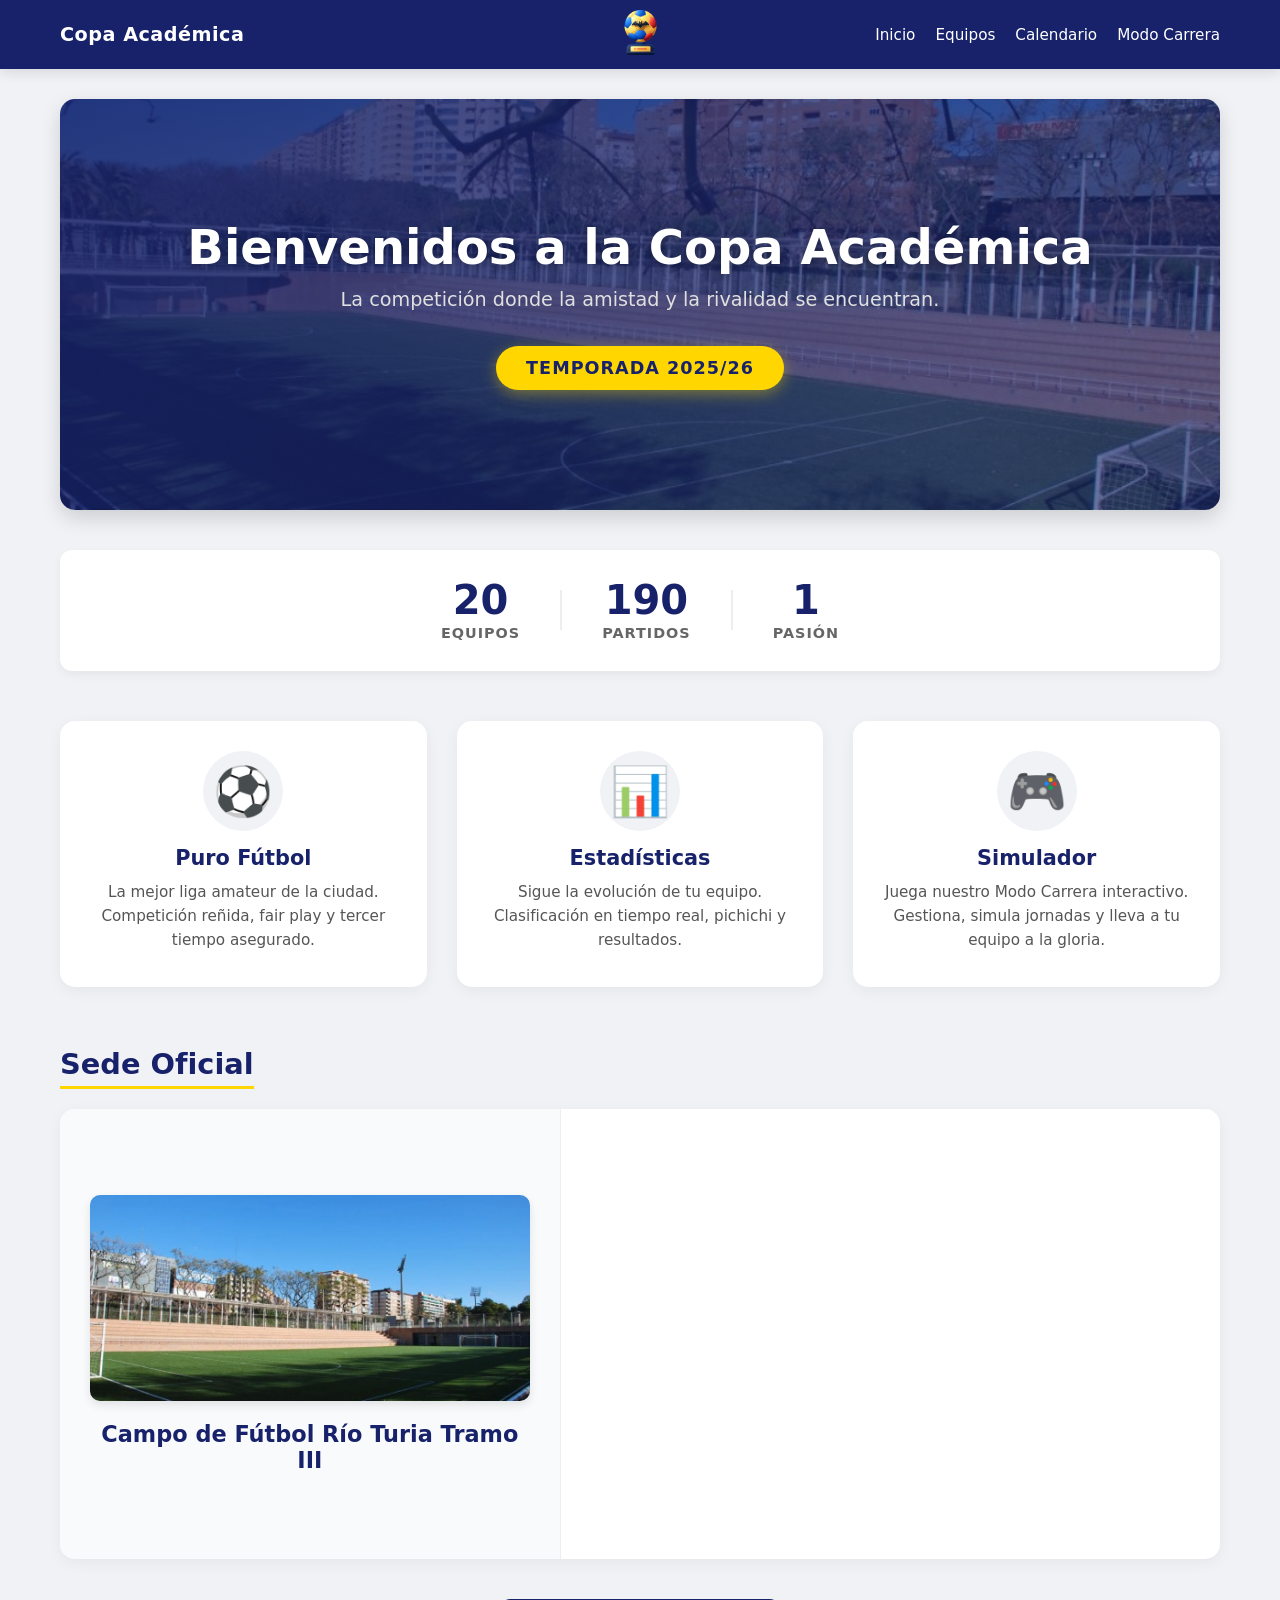
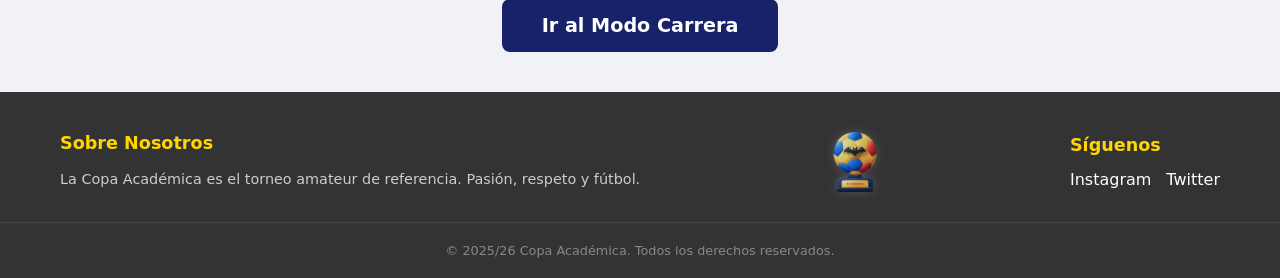
==== commit d3705b14: "Escudos" ====
--- a/index.html
+++ b/index.html
@@ -25,6 +25,41 @@
             <h1>Bienvenidos a la Copa Académica</h1>
             <p>La competición donde la amistad y la rivalidad se encuentran.</p>
             <div class="season-badge">Temporada 2025/26</div>
+        </section>
+
+        <div class="stats-container">
+            <div class="stat-item">
+                <span class="stat-number">20</span>
+                <span class="stat-label">Equipos</span>
+            </div>
+            <div class="stat-separator"></div>
+            <div class="stat-item">
+                <span class="stat-number">190</span>
+                <span class="stat-label">Partidos</span>
+            </div>
+            <div class="stat-separator"></div>
+            <div class="stat-item">
+                <span class="stat-number">1</span>
+                <span class="stat-label">Pasión</span>
+            </div>
+        </div>
+
+        <section class="features-section">
+            <div class="feature-card">
+                <div class="feature-icon">⚽</div>
+                <h3>Puro Fútbol</h3>
+                <p>La mejor liga amateur de la ciudad. Competición reñida, fair play y tercer tiempo asegurado.</p>
+            </div>
+            <div class="feature-card">
+                <div class="feature-icon">📊</div>
+                <h3>Estadísticas</h3>
+                <p>Sigue la evolución de tu equipo. Clasificación en tiempo real, pichichi y resultados.</p>
+            </div>
+            <div class="feature-card">
+                <div class="feature-icon">🎮</div>
+                <h3>Simulador</h3>
+                <p>Juega nuestro Modo Carrera interactivo. Gestiona, simula jornadas y lleva a tu equipo a la gloria.</p>
+            </div>
         </section>
 
         <h2 class="titulo-seccion">Sede Oficial</h2>
--- a/CSS/styles.css
+++ b/CSS/styles.css
@@ -94,14 +94,15 @@
 
 /* NUEVO: Banner con degradado e imagen de fondo */
 .hero-banner {
-    background: linear-gradient(135deg, rgba(23, 34, 107, 0.9), rgba(23, 34, 107, 0.6)), url('../Assets/campo.jpg');
-    background-size: cover;
-    background-position: center;
+    background: linear-gradient(135deg, rgba(23, 34, 107, 0.85), rgba(23, 34, 107, 0.6)), url('../Assets/campo2.jpg');
+    
+    background-size: cover;      /* Hace que la foto cubra todo el banner sin deformarse */
+    background-position: center; /* Centra la foto para que se vea lo importante */
+    background-repeat: no-repeat; /* Evita que se repita como un mosaico */
+    
+    /* El resto de estilos para darle tamaño y forma */
     border-radius: 15px;
-    
-    /* CAMBIO AQUÍ: De 60px a 120px para hacerlo más alto */
     padding: 120px 20px; 
-    
     margin-top: 30px;
     margin-bottom: 40px;
     text-align: center;
@@ -111,6 +112,7 @@
     flex-direction: column;
     justify-content: center;
     align-items: center;
+    position: relative; /* Necesario para que todo se quede en su sitio */
 }
 
 /* AÑADIR ESTA NUEVA CLASE (El botón amarillo) */
@@ -339,4 +341,116 @@
     .dias-semana, .grid-dias { grid-template-columns: repeat(1, 1fr); }
     .dia-celda { min-height: auto; padding: 15px; }
     .game-layout { grid-template-columns: 1fr; }
+}
+
+/* ==========================================================================
+   NUEVAS SECCIONES INDEX (ESTADÍSTICAS Y CARACTERÍSTICAS)
+   ========================================================================== */
+
+/* 1. BARRA DE NÚMEROS */
+.stats-container {
+    display: flex;
+    justify-content: center;
+    align-items: center;
+    background-color: white;
+    padding: 30px;
+    border-radius: 12px;
+    box-shadow: 0 4px 10px rgba(0,0,0,0.05);
+    margin-bottom: 50px;
+    gap: 40px;
+    flex-wrap: wrap; /* Para móviles */
+}
+
+.stat-item {
+    text-align: center;
+    display: flex;
+    flex-direction: column;
+}
+
+.stat-number {
+    font-size: 2.5rem;
+    font-weight: 800;
+    color: #17226B;
+    line-height: 1;
+}
+
+.stat-label {
+    font-size: 0.9rem;
+    color: #666;
+    text-transform: uppercase;
+    letter-spacing: 1px;
+    margin-top: 5px;
+    font-weight: bold;
+}
+
+.stat-separator {
+    width: 2px;
+    height: 40px;
+    background-color: #eee;
+    display: block;
+}
+
+/* 2. GRID DE CARACTERÍSTICAS */
+.features-section {
+    display: grid;
+    grid-template-columns: repeat(auto-fit, minmax(280px, 1fr));
+    gap: 30px;
+    margin-bottom: 60px;
+}
+
+.feature-card {
+    background: white;
+    padding: 30px;
+    border-radius: 15px;
+    box-shadow: 0 4px 15px rgba(0,0,0,0.05);
+    text-align: center;
+    transition: transform 0.3s, box-shadow 0.3s;
+    border-bottom: 4px solid transparent;
+}
+
+.feature-card:hover {
+    transform: translateY(-5px);
+    box-shadow: 0 8px 25px rgba(0,0,0,0.1);
+    border-bottom: 4px solid #FFD600; /* Detalle amarillo al pasar el ratón */
+}
+
+.feature-icon {
+    font-size: 3rem;
+    margin-bottom: 15px;
+    background: #f0f2f5;
+    width: 80px;
+    height: 80px;
+    line-height: 80px;
+    border-radius: 50%;
+    margin-left: auto;
+    margin-right: auto;
+}
+
+.feature-card h3 {
+    color: #17226B;
+    margin-bottom: 10px;
+    font-size: 1.3rem;
+}
+
+.feature-card p {
+    color: #555;
+    line-height: 1.6;
+    font-size: 0.95rem;
+}
+
+/* RESPONSIVE PARA MÓVILES */
+@media (max-width: 768px) {
+    .stats-container { gap: 20px; }
+    .stat-separator { display: none; } /* Ocultamos las líneas en móvil */
+    .stat-item { width: 100%; margin-bottom: 15px; border-bottom: 1px solid #eee; padding-bottom: 15px; }
+    .stat-item:last-child { border-bottom: none; }
+}
+
+/* Ajuste para que los escudos se vean uniformes */
+.card-header img {
+    width: 120px;
+    height: 120px;
+    object-fit: contain;
+    margin-bottom: 15px;
+    filter: drop-shadow(0 5px 15px rgba(0,0,0,0.1));
 }
